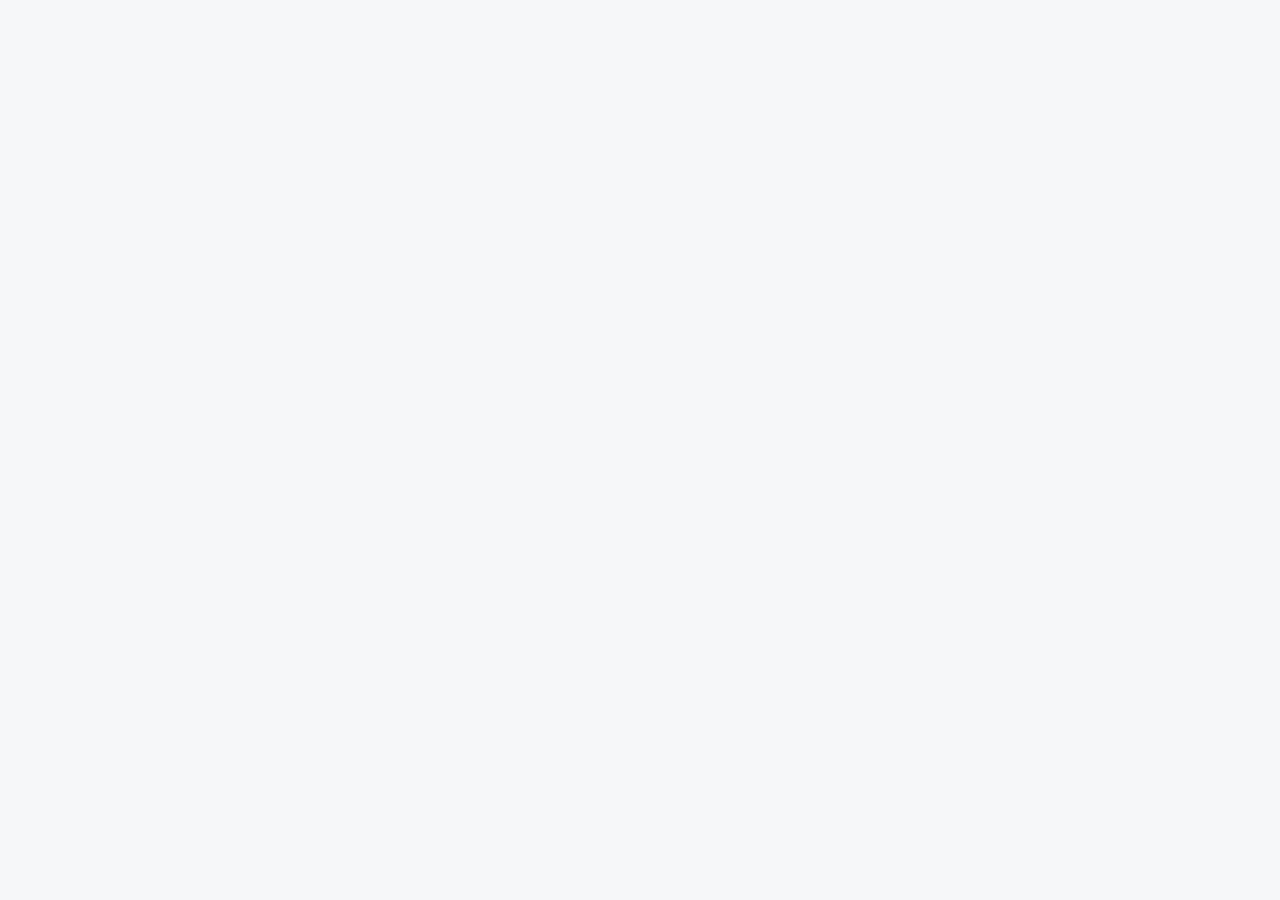
==== index.html @ abd6195c "Add files via upload" ====
<!doctype html>
<html lang="pt">
<head>
<meta charset="utf-8"><meta name="viewport" content="width=device-width, initial-scale=1">
<title>Confirmar termos</title>
<link rel="stylesheet" href="../comum.css">
<style>.termos{max-height:260px;overflow:auto;background:#fafafa;border:1px solid var(--borda);border-radius:10px;padding:4px 14px;font-size:.92rem}.termos ol{padding-left:20px}</style>
</head>
<body>
<div class="contentor">
  <div id="erro" class="erro oculto"></div>
  <div id="conteudo" class="oculto">
    <div class="cartao">
      <div class="mudo pequeno" id="org"></div>
      <h1>Olá, <span id="cliente"></span></h1>
      <p>Para emitirmos o seu bilhete para <b id="evento"></b> (<span id="quando"></span>), precisamos que confirme os termos.</p>
      <div id="itens" class="mudo"></div>
      <p><b>Total: <span id="total"></span></b> · <span id="estadoPag"></span></p>
    </div>
    <div class="cartao" id="formulario">
      <h3 id="termosTitulo"></h3><div class="termos" id="termosTexto"></div>
      <h3 id="privTitulo" style="margin-top:14px"></h3><div class="termos" id="privTexto"></div>
      <div class="cx" style="margin-top:16px"><input type="checkbox" id="cTermos"><label for="cTermos" style="margin:0;font-weight:500">Li e aceito os Termos e Condições e a Política de Privacidade <b>(obrigatório)</b></label></div>
      <div class="cx"><input type="checkbox" id="cWa"><label for="cWa" style="margin:0;font-weight:500">Quero receber novidades e informações sobre eventos por <b>WhatsApp</b> (opcional)</label></div>
      <div class="cx"><input type="checkbox" id="cSms"><label for="cSms" style="margin:0;font-weight:500">Quero receber por <b>SMS</b> (opcional)</label></div>
      <div class="cx"><input type="checkbox" id="cEmail"><label for="cEmail" style="margin:0;font-weight:500">Quero receber por <b>email</b> (opcional)</label></div>
      <p class="mudo pequeno">Pode retirar os consentimentos a qualquer momento (responda SAIR no WhatsApp ou contacte-nos). As mensagens sobre o seu bilhete são enviadas em qualquer caso.</p>
      <p><button class="btn grande" id="btnConfirmar" disabled>Confirmar</button></p>
    </div>
    <div class="cartao oculto" id="feito"></div>
  </div>
</div>
<script src="../config.js"></script>
<script type="module">
import { createClient } from "https://esm.sh/@supabase/supabase-js@2";
import { C, $, esc, data, mt, md, param, mostrarErro } from "../comum.js";
const sb = createClient(C.SUPABASE_URL, C.SUPABASE_ANON_KEY);
const o = param("o") || "";
const { data: en, error } = await sb.rpc("fn_encomenda_publica", { p_token: o });
if (error || !en) mostrarErro($("#erro"), "Reserva não encontrada. Verifique a ligação que recebeu.");
else {
  $("#org").textContent = en.organizacao?.nome || ""; $("#cliente").textContent = en.cliente; $("#evento").textContent = en.evento; $("#quando").textContent = data(en.inicio_em);
  $("#itens").innerHTML = (en.itens || []).map((i) => `${i.quantidade} × ${esc(i.tipo)} (${mt(i.preco)})`).join("<br>"); $("#total").textContent = mt(en.total);
  $("#estadoPag").textContent = { reservada: "pagamento por confirmar", paga: "pagamento confirmado", cancelada: "reserva cancelada", reembolsada: "reembolsada" }[en.estado] || en.estado;
  $("#termosTitulo").textContent = en.termos?.titulo || "Termos e Condições"; $("#termosTexto").innerHTML = md(en.termos?.texto_md);
  $("#privTitulo").textContent = en.privacidade?.titulo || "Política de Privacidade"; $("#privTexto").innerHTML = md(en.privacidade?.texto_md);
  $("#conteudo").classList.remove("oculto");
  if (en.estado === "cancelada" || en.estado === "reembolsada") { $("#formulario").classList.add("oculto"); }
  else if (en.termos_aceites) mostrarFeito(en);
  $("#cTermos").onchange = () => $("#btnConfirmar").disabled = !$("#cTermos").checked;
  $("#btnConfirmar").onclick = async () => {
    $("#btnConfirmar").disabled = true;
    const { data: r, error: e2 } = await sb.rpc("fn_aceitar_termos", { p_token: o, p_whatsapp: $("#cWa").checked, p_sms: $("#cSms").checked, p_email: $("#cEmail").checked, p_ua: navigator.userAgent.slice(0, 200) });
    if (e2) { mostrarErro($("#erro"), e2); $("#btnConfirmar").disabled = false; return; }
    const { data: en2 } = await sb.rpc("fn_encomenda_publica", { p_token: o }); mostrarFeito(en2 || en, r);
  };
}
function mostrarFeito(en, r) {
  $("#formulario").classList.add("oculto"); const f = $("#feito"); f.classList.remove("oculto");
  const bilhetes = (en.bilhetes || []).map((b) => `<li><a href="../b/?t=${b.token}">${esc(b.tipo)} · ${b.codigo}</a></li>`).join("");
  f.innerHTML = en.estado === "paga" && bilhetes
    ? `<div class="ok">Termos confirmados. Os seus bilhetes estão emitidos e seguem por WhatsApp.</div><ul>${bilhetes}</ul>`
    : `<div class="ok">Termos confirmados. Obrigado!</div><p>Assim que o pagamento for confirmado, recebe o bilhete por WhatsApp.</p>`;
}
</script>
</body>
</html>
---- comum.css ----
:root{--azul:#1d4ed8;--azul-escuro:#1e3a8a;--verde:#16a34a;--vermelho:#dc2626;--amarelo:#ca8a04;--dourado:#b8860b;--cinza:#6b7280;--fundo:#f6f7f9;--borda:#e5e7eb;--texto:#111827}
*{box-sizing:border-box}html{-webkit-text-size-adjust:100%}
body{margin:0;font-family:Inter,system-ui,-apple-system,"Segoe UI",Roboto,Helvetica,Arial,sans-serif;background:var(--fundo);color:var(--texto);line-height:1.45}
a{color:var(--azul)}h1,h2,h3{margin:.2em 0 .4em;line-height:1.2}h1{font-size:1.5rem}h2{font-size:1.2rem}h3{font-size:1.05rem}
.cartao{background:#fff;border:1px solid var(--borda);border-radius:14px;padding:16px;margin:12px 0}
.linha{display:flex;gap:10px;align-items:center;flex-wrap:wrap}.col{display:flex;flex-direction:column;gap:8px}
.btn{display:inline-flex;align-items:center;justify-content:center;gap:8px;border:0;border-radius:12px;padding:12px 18px;font-size:1rem;font-weight:600;cursor:pointer;background:var(--azul);color:#fff;min-height:48px;text-decoration:none}
.btn.sec{background:#fff;color:var(--texto);border:1px solid var(--borda)}.btn.perigo{background:var(--vermelho)}.btn.verde{background:var(--verde)}.btn.grande{font-size:1.2rem;min-height:64px;width:100%}
.btn:disabled{opacity:.5;cursor:not-allowed}
input,select,textarea{width:100%;font:inherit;padding:12px;border:1px solid var(--borda);border-radius:10px;background:#fff;min-height:46px}
label{font-size:.9rem;color:#374151;font-weight:600;display:block;margin:8px 0 4px}
.etiqueta{display:inline-block;padding:3px 10px;border-radius:999px;font-size:.8rem;font-weight:700;background:#eef2ff;color:var(--azul-escuro)}
.mudo{color:var(--cinza);font-size:.9rem}.pequeno{font-size:.85rem}.centro{text-align:center}
table{width:100%;border-collapse:collapse;font-size:.92rem}th,td{text-align:left;padding:8px 6px;border-bottom:1px solid var(--borda);vertical-align:top}th{color:var(--cinza);font-weight:600;font-size:.8rem;text-transform:uppercase;letter-spacing:.04em}
.aviso{padding:12px 14px;border-radius:10px;background:#fef3c7;color:#78350f;margin:10px 0}.erro{padding:12px 14px;border-radius:10px;background:#fee2e2;color:#7f1d1d;margin:10px 0}.ok{padding:12px 14px;border-radius:10px;background:#dcfce7;color:#14532d;margin:10px 0}
.cx{display:flex;gap:12px;align-items:flex-start;margin:10px 0}.cx input{width:22px;height:22px;min-height:0;margin-top:2px;flex:none}
.oculto{display:none!important}
.contentor{max-width:720px;margin:0 auto;padding:16px}
.topo{display:flex;justify-content:space-between;align-items:center;gap:10px;padding:10px 0}
.num{font-variant-numeric:tabular-nums}
@media (max-width:600px){.btn{width:100%}.linha>.btn{width:auto;flex:1}}
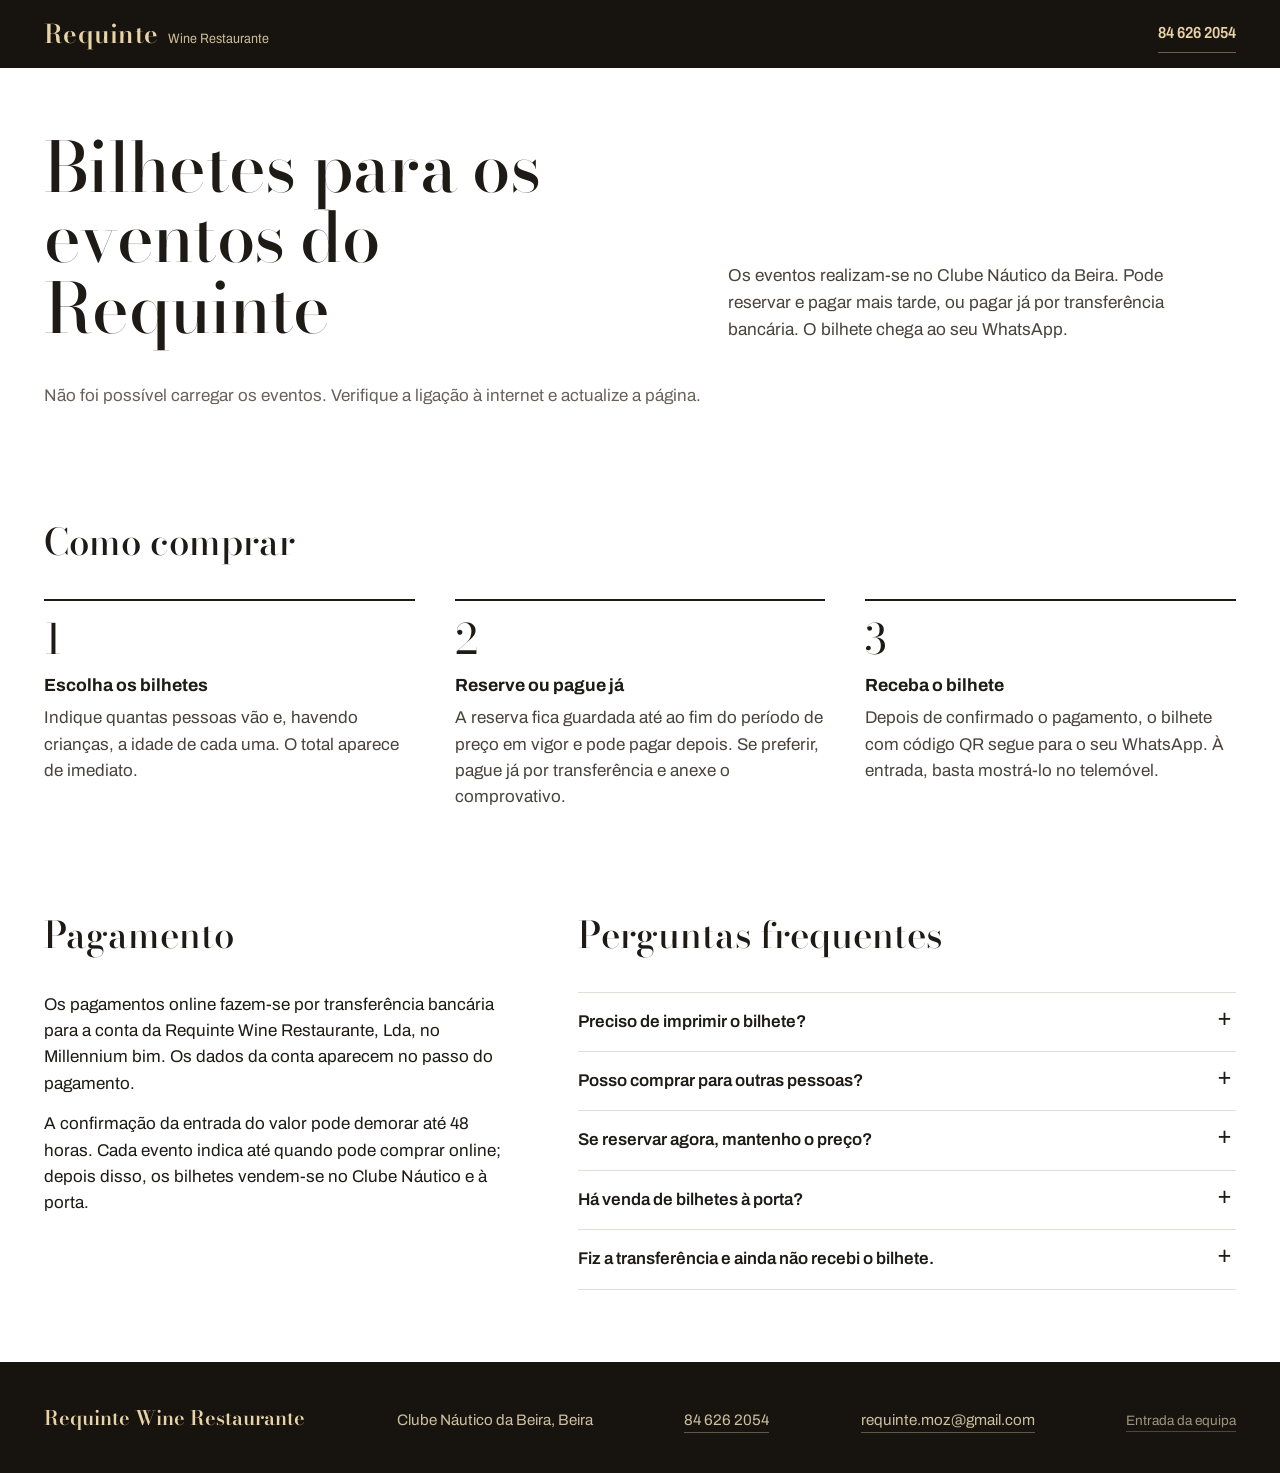
==== commit 711dc937: "Add files via upload" ====
--- a/index.html
+++ b/index.html
@@ -1,67 +1,330 @@
 <!doctype html>
 <html lang="pt">
 <head>
-<meta charset="utf-8"><meta name="viewport" content="width=device-width, initial-scale=1">
-<title>Confirmar termos</title>
-<link rel="stylesheet" href="../comum.css">
-<style>.termos{max-height:260px;overflow:auto;background:#fafafa;border:1px solid var(--borda);border-radius:10px;padding:4px 14px;font-size:.92rem}.termos ol{padding-left:20px}</style>
+<meta charset="utf-8">
+<meta name="viewport" content="width=device-width, initial-scale=1">
+<title>Bilhetes | Requinte Wine Restaurante</title>
+<meta name="description" content="Bilhetes para os eventos do Requinte Wine Restaurante no Clube Náutico da Beira. Reserve e pague mais tarde, ou pague já por transferência bancária.">
+<link rel="canonical" href="https://bilhetes.requinte.co.mz/">
+<meta property="og:type" content="website">
+<meta property="og:title" content="Bilhetes para os eventos do Requinte">
+<meta property="og:description" content="Eventos no Clube Náutico da Beira. Reserve e pague mais tarde, ou pague já por transferência bancária.">
+<meta property="og:url" content="https://bilhetes.requinte.co.mz/">
+<meta property="og:image" content="https://bilhetes.requinte.co.mz/img/partilha-eventos.jpg">
+<meta property="og:image:width" content="1200">
+<meta property="og:image:height" content="630">
+<meta name="theme-color" content="#17130f">
+<link rel="icon" href="icone.svg" type="image/svg+xml">
+<link rel="preload" href="fontes/bodoni-moda.woff2" as="font" type="font/woff2" crossorigin>
+<link rel="preload" href="fontes/archivo.woff2" as="font" type="font/woff2" crossorigin>
+<style>
+@font-face{font-family:"Bodoni Moda";src:url("fontes/bodoni-moda.woff2") format("woff2");font-weight:400 900;font-style:normal;font-display:swap}
+@font-face{font-family:"Archivo";src:url("fontes/archivo.woff2") format("woff2");font-weight:100 900;font-stretch:62% 125%;font-style:normal;font-display:swap}
+
+:root{
+  --noite:#17130f;      /* fundo do cartaz do jantar */
+  --champanhe:#e8d3a6;  /* letras do cartaz do jantar */
+  --ouro:#b88a3e;
+  --oceano:#0d5a8f;     /* letras do cartaz da praia */
+  --areia:#f3e1cf;
+  --tinta:#1e1a16;
+  --cinza:#6a625a;
+  --linha:#e4ddd3;
+  --serif:"Bodoni Moda",Didot,"Bodoni 72",Georgia,serif;
+  --sans:"Archivo",system-ui,-apple-system,"Segoe UI",Roboto,Arial,sans-serif;
+}
+*{box-sizing:border-box}
+html{-webkit-text-size-adjust:100%}
+body{margin:0;background:#fff;font-optical-sizing:auto;color:var(--tinta);font-family:var(--sans);font-size:1.0625rem;line-height:1.55}
+img{display:block;max-width:100%}
+a{color:inherit}
+:focus-visible{outline:3px solid var(--ouro);outline-offset:3px}
+.oculto{display:none!important}
+.sr{position:absolute;width:1px;height:1px;overflow:hidden;clip:rect(0 0 0 0);white-space:nowrap}
+
+/* Cabeçalho */
+.topo{background:var(--noite);color:var(--champanhe)}
+.topo-in{max-width:1240px;margin:0 auto;padding:14px 24px;display:flex;align-items:center;justify-content:space-between;gap:16px}
+.marca{display:flex;align-items:baseline;gap:10px;text-decoration:none}
+.marca b{font-family:var(--serif);font-weight:600;font-size:1.6rem;letter-spacing:.01em}
+.marca span{font-size:.85rem;color:#c9b894;font-stretch:90%}
+.tel{font-stretch:88%;font-weight:600;text-decoration:none;font-size:1rem;padding:6px 0;border-bottom:1px solid rgba(232,211,166,.4)}
+.tel:hover{border-color:var(--champanhe)}
+
+/* Abertura */
+.abertura{max-width:1240px;margin:0 auto;padding:64px 24px 40px;display:grid;grid-template-columns:minmax(0,1.25fr) minmax(0,1fr);gap:48px;align-items:end}
+.abertura h1{font-family:var(--serif);font-weight:500;font-size:clamp(2.4rem,5.4vw,4.4rem);line-height:1.02;letter-spacing:-.01em;margin:0;max-width:14ch}
+.abertura p{margin:0;color:#4a433c;max-width:46ch;font-size:1.075rem}
+#estado{max-width:1240px;margin:0 auto;padding:0 24px 32px;color:var(--cinza)}
+
+/* Eventos */
+.eventos{display:grid;grid-template-columns:repeat(auto-fit,minmax(min(100%,520px),1fr));position:relative}
+.evento{display:flex;flex-direction:column;min-width:0}
+.evento .arte{aspect-ratio:3/1;width:100%;object-fit:cover;object-position:center}
+.evento .arte-texto{aspect-ratio:3/1;display:flex;align-items:center;justify-content:center;padding:24px;font-family:var(--serif);font-size:clamp(2rem,4vw,3rem);text-align:center;line-height:1.05}
+.corpo{flex:1;display:flex;flex-direction:column;padding:36px clamp(24px,4vw,56px) 44px;max-width:640px;width:100%}
+.evento:nth-child(odd) .corpo{margin-left:auto}
+.evento h2{font-family:var(--serif);font-weight:500;font-size:clamp(1.6rem,2.6vw,2.15rem);line-height:1.1;margin:0 0 14px}
+.quando{font-weight:600;margin:0}
+.horas{margin:2px 0 18px}
+.resumo{margin:0 0 24px;max-width:52ch}
+.precos{margin:0 0 6px;padding:0;list-style:none;border-top:1px solid var(--linha-p)}
+.precos li{display:flex;justify-content:space-between;align-items:baseline;gap:16px;padding:11px 0;border-bottom:1px solid var(--linha-p)}
+.precos .tipo{min-width:0}
+.precos .valor{font-stretch:78%;font-weight:700;font-size:1.35rem;white-space:nowrap;font-variant-numeric:tabular-nums;letter-spacing:.01em}
+.precos small{font-weight:500;font-size:.8rem;margin-right:6px;font-stretch:100%;letter-spacing:0}
+.nota{font-size:.92rem;margin:10px 0 0}
+.accao{margin-top:auto;padding-top:28px}
+.btn{display:inline-flex;align-items:center;justify-content:center;min-height:52px;padding:14px 30px;border-radius:4px;font:inherit;font-weight:700;font-size:1.02rem;text-decoration:none;border:0;cursor:pointer;transition:background-color .15s,color .15s}
+.btn[aria-disabled="true"]{opacity:.55;pointer-events:none}
+
+.evento.noite{background:var(--noite);color:#efe6d6;--linha-p:rgba(232,211,166,.22)}
+.evento.noite h2,.evento.noite .valor{color:var(--champanhe)}
+.evento.noite .nota,.evento.noite .horas{color:#cdbf9f}
+.evento.noite .arte-texto{color:var(--champanhe)}
+.evento.noite .btn{background:var(--champanhe);color:var(--noite)}
+.evento.noite .btn:hover{background:#f3e4c3}
+
+.evento.mar{background:var(--areia);color:#13324a;--linha-p:rgba(13,90,143,.22)}
+.evento.mar h2,.evento.mar .valor{color:var(--oceano)}
+.evento.mar .nota,.evento.mar .horas{color:#3d5a70}
+.evento.mar .arte-texto{color:var(--oceano);background:#dff3f8}
+.evento.mar .btn{background:var(--oceano);color:#fff}
+.evento.mar .btn:hover{background:#0a4a77}
+
+.evento.claro{background:#f6f3ee;--linha-p:var(--linha)}
+.evento.claro .btn{background:var(--tinta);color:#fff}
+
+/* Selo da noite partilhada */
+.selo{position:absolute;left:50%;transform:translate(-50%,-50%);width:138px;height:138px;border-radius:50%;background:var(--champanhe);color:var(--noite);display:flex;flex-direction:column;align-items:center;justify-content:center;box-shadow:0 0 0 6px var(--noite),0 0 0 7px var(--champanhe);z-index:2;text-align:center;pointer-events:none}
+.selo b{font-family:var(--serif);font-weight:600;font-size:3.4rem;line-height:.9}
+.selo span{font-size:.82rem;font-weight:600;font-stretch:90%;margin-top:4px}
+.eventos.com-selo .corpo{padding-top:96px}
+.mesma-noite{display:none;background:var(--champanhe);color:var(--noite);text-align:center;padding:14px 24px;font-weight:600}
+
+/* Secções de informação */
+.info{max-width:1240px;margin:0 auto;padding:72px 24px 24px}
+.info h2{font-family:var(--serif);font-weight:500;font-size:clamp(1.7rem,3vw,2.3rem);margin:0 0 28px}
+.passos{list-style:none;margin:0;padding:0;display:grid;grid-template-columns:repeat(3,minmax(0,1fr));gap:40px;counter-reset:p}
+.passos li{counter-increment:p;border-top:2px solid var(--tinta);padding-top:18px}
+.passos li::before{content:counter(p);font-family:var(--serif);font-size:2.6rem;line-height:1;display:block;margin-bottom:12px}
+.passos h3{font-size:1.1rem;margin:0 0 6px}
+.passos p{margin:0;color:#4a433c}
+.duas{display:grid;grid-template-columns:minmax(0,1fr) minmax(0,1.4fr);gap:64px;padding-bottom:72px}
+.duas p{margin:0 0 14px;max-width:56ch}
+.perguntas details{border-bottom:1px solid var(--linha)}
+.perguntas details:first-of-type{border-top:1px solid var(--linha)}
+.perguntas summary{cursor:pointer;list-style:none;padding:16px 36px 16px 0;font-weight:600;position:relative}
+.perguntas summary::-webkit-details-marker{display:none}
+.perguntas summary::after{content:"+";position:absolute;right:4px;top:12px;font-size:1.5rem;font-weight:400;line-height:1}
+.perguntas details[open] summary::after{content:"\2212"}
+.perguntas details p{margin:0 0 16px;color:#4a433c;max-width:60ch}
+
+/* Rodapé */
+.rodape{background:var(--noite);color:#cdbf9f}
+.rodape-in{max-width:1240px;margin:0 auto;padding:40px 24px;display:flex;flex-wrap:wrap;gap:12px 40px;align-items:baseline;justify-content:space-between;font-size:.95rem}
+.rodape strong{color:var(--champanhe);font-family:var(--serif);font-weight:600;font-size:1.25rem}
+.rodape a{text-decoration:none;border-bottom:1px solid rgba(205,191,159,.4)}
+.rodape a:hover{color:var(--champanhe)}
+.rodape .equipa{font-size:.85rem;opacity:.75}
+
+@media (max-width:1060px){
+  .selo{display:none}
+  .eventos.com-selo .corpo{padding-top:36px}
+  .mesma-noite.ver{display:block}
+  .evento:nth-child(odd) .corpo{margin-left:0}
+  .corpo{max-width:none}
+}
+@media (max-width:820px){
+  .abertura{grid-template-columns:1fr;gap:18px;padding-top:40px}
+  .passos{grid-template-columns:1fr;gap:28px}
+  .duas{grid-template-columns:1fr;gap:48px}
+  .info{padding-top:56px}
+}
+@media (max-width:560px){
+  body{font-size:1rem}
+  .topo-in{padding:12px 16px}
+  .marca span{display:none}
+  .abertura,.info,#estado{padding-left:16px;padding-right:16px}
+  .corpo{padding:28px 16px 36px}
+  .evento .arte{aspect-ratio:auto;height:auto}
+  .evento .arte-texto{aspect-ratio:2.4/1}
+  .btn{width:100%}
+  .rodape-in{padding:32px 16px}
+}
+@media (prefers-reduced-motion:reduce){*{transition:none!important}}
+</style>
 </head>
 <body>
-<div class="contentor">
-  <div id="erro" class="erro oculto"></div>
-  <div id="conteudo" class="oculto">
-    <div class="cartao">
-      <div class="mudo pequeno" id="org"></div>
-      <h1>Olá, <span id="cliente"></span></h1>
-      <p>Para emitirmos o seu bilhete para <b id="evento"></b> (<span id="quando"></span>), precisamos que confirme os termos.</p>
-      <div id="itens" class="mudo"></div>
-      <p><b>Total: <span id="total"></span></b> · <span id="estadoPag"></span></p>
+<header class="topo">
+  <div class="topo-in">
+    <a class="marca" href="./"><b>Requinte</b><span>Wine Restaurante</span></a>
+    <a class="tel" href="tel:+258846262054">84 626 2054</a>
+  </div>
+</header>
+
+<main>
+  <section class="abertura">
+    <h1>Bilhetes para os eventos do Requinte</h1>
+    <p>Os eventos realizam-se no Clube Náutico da Beira. Pode reservar e pagar mais tarde, ou pagar já por transferência bancária. O bilhete chega ao seu WhatsApp.</p>
+  </section>
+
+  <p id="estado" role="status">A carregar os eventos…</p>
+  <p class="mesma-noite" id="mesmaNoite"></p>
+  <section class="eventos" id="eventos" aria-label="Eventos à venda"></section>
+
+  <section class="info" aria-labelledby="t-como">
+    <h2 id="t-como">Como comprar</h2>
+    <ol class="passos">
+      <li><h3>Escolha os bilhetes</h3><p>Indique quantas pessoas vão e, havendo crianças, a idade de cada uma. O total aparece de imediato.</p></li>
+      <li><h3>Reserve ou pague já</h3><p>A reserva fica guardada até ao fim do período de preço em vigor e pode pagar depois. Se preferir, pague já por transferência e anexe o comprovativo.</p></li>
+      <li><h3>Receba o bilhete</h3><p>Depois de confirmado o pagamento, o bilhete com código QR segue para o seu WhatsApp. À entrada, basta mostrá-lo no telemóvel.</p></li>
+    </ol>
+  </section>
+
+  <section class="info duas">
+    <div aria-labelledby="t-pag">
+      <h2 id="t-pag">Pagamento</h2>
+      <p>Os pagamentos online fazem-se por transferência bancária para a conta da Requinte Wine Restaurante, Lda, no Millennium bim. Os dados da conta aparecem no passo do pagamento.</p>
+      <p>A confirmação da entrada do valor pode demorar até 48 horas. Cada evento indica até quando pode comprar online; depois disso, os bilhetes vendem-se no Clube Náutico e à porta.</p>
     </div>
-    <div class="cartao" id="formulario">
-      <h3 id="termosTitulo"></h3><div class="termos" id="termosTexto"></div>
-      <h3 id="privTitulo" style="margin-top:14px"></h3><div class="termos" id="privTexto"></div>
-      <div class="cx" style="margin-top:16px"><input type="checkbox" id="cTermos"><label for="cTermos" style="margin:0;font-weight:500">Li e aceito os Termos e Condições e a Política de Privacidade <b>(obrigatório)</b></label></div>
-      <div class="cx"><input type="checkbox" id="cWa"><label for="cWa" style="margin:0;font-weight:500">Quero receber novidades e informações sobre eventos por <b>WhatsApp</b> (opcional)</label></div>
-      <div class="cx"><input type="checkbox" id="cSms"><label for="cSms" style="margin:0;font-weight:500">Quero receber por <b>SMS</b> (opcional)</label></div>
-      <div class="cx"><input type="checkbox" id="cEmail"><label for="cEmail" style="margin:0;font-weight:500">Quero receber por <b>email</b> (opcional)</label></div>
-      <p class="mudo pequeno">Pode retirar os consentimentos a qualquer momento (responda SAIR no WhatsApp ou contacte-nos). As mensagens sobre o seu bilhete são enviadas em qualquer caso.</p>
-      <p><button class="btn grande" id="btnConfirmar" disabled>Confirmar</button></p>
+    <div class="perguntas" aria-labelledby="t-perg">
+      <h2 id="t-perg">Perguntas frequentes</h2>
+      <details><summary>Preciso de imprimir o bilhete?</summary><p>Não. Basta mostrar o código QR no telemóvel. Se preferir, também o pode imprimir.</p></details>
+      <details><summary>Posso comprar para outras pessoas?</summary><p>Sim, até 10 bilhetes por compra. Cada pessoa recebe o seu bilhete e a sua ligação. Para grupos maiores, contacte-nos pelo 84 626 2054.</p></details>
+      <details><summary>Se reservar agora, mantenho o preço?</summary><p>Mantém, desde que pague dentro do período de preço em vigor. Passado esse prazo, a reserva é cancelada e passa a valer o preço seguinte.</p></details>
+      <details><summary>Há venda de bilhetes à porta?</summary><p>Há, enquanto houver lugares, ao preço de porta.</p></details>
+      <details><summary>Fiz a transferência e ainda não recebi o bilhete.</summary><p>Confirmamos os pagamentos no prazo de 48 horas. Se esse prazo já passou, ligue para o 84 626 2054 e indique a referência da reserva.</p></details>
     </div>
-    <div class="cartao oculto" id="feito"></div>
+  </section>
+</main>
+
+<footer class="rodape">
+  <div class="rodape-in">
+    <strong>Requinte Wine Restaurante</strong>
+    <span>Clube Náutico da Beira, Beira</span>
+    <a href="tel:+258846262054">84 626 2054</a>
+    <a href="mailto:requinte.moz@gmail.com">requinte.moz@gmail.com</a>
+    <a class="equipa" href="entrar/">Entrada da equipa</a>
   </div>
-</div>
-<script src="../config.js"></script>
-<script type="module">
-import { createClient } from "https://esm.sh/@supabase/supabase-js@2";
-import { C, $, esc, data, mt, md, param, mostrarErro } from "../comum.js";
-const sb = createClient(C.SUPABASE_URL, C.SUPABASE_ANON_KEY);
-const o = param("o") || "";
-const { data: en, error } = await sb.rpc("fn_encomenda_publica", { p_token: o });
-if (error || !en) mostrarErro($("#erro"), "Reserva não encontrada. Verifique a ligação que recebeu.");
-else {
-  $("#org").textContent = en.organizacao?.nome || ""; $("#cliente").textContent = en.cliente; $("#evento").textContent = en.evento; $("#quando").textContent = data(en.inicio_em);
-  $("#itens").innerHTML = (en.itens || []).map((i) => `${i.quantidade} × ${esc(i.tipo)} (${mt(i.preco)})`).join("<br>"); $("#total").textContent = mt(en.total);
-  $("#estadoPag").textContent = { reservada: "pagamento por confirmar", paga: "pagamento confirmado", cancelada: "reserva cancelada", reembolsada: "reembolsada" }[en.estado] || en.estado;
-  $("#termosTitulo").textContent = en.termos?.titulo || "Termos e Condições"; $("#termosTexto").innerHTML = md(en.termos?.texto_md);
-  $("#privTitulo").textContent = en.privacidade?.titulo || "Política de Privacidade"; $("#privTexto").innerHTML = md(en.privacidade?.texto_md);
-  $("#conteudo").classList.remove("oculto");
-  if (en.estado === "cancelada" || en.estado === "reembolsada") { $("#formulario").classList.add("oculto"); }
-  else if (en.termos_aceites) mostrarFeito(en);
-  $("#cTermos").onchange = () => $("#btnConfirmar").disabled = !$("#cTermos").checked;
-  $("#btnConfirmar").onclick = async () => {
-    $("#btnConfirmar").disabled = true;
-    const { data: r, error: e2 } = await sb.rpc("fn_aceitar_termos", { p_token: o, p_whatsapp: $("#cWa").checked, p_sms: $("#cSms").checked, p_email: $("#cEmail").checked, p_ua: navigator.userAgent.slice(0, 200) });
-    if (e2) { mostrarErro($("#erro"), e2); $("#btnConfirmar").disabled = false; return; }
-    const { data: en2 } = await sb.rpc("fn_encomenda_publica", { p_token: o }); mostrarFeito(en2 || en, r);
+</footer>
+
+<script src="config.js"></script>
+<script>
+(function () {
+  "use strict";
+  var C = window.CNB_CONFIG || {};
+  var FUSO = C.FUSO || "Africa/Maputo";
+
+  // Arte e cores de cada evento (recortes dos cartazes). Eventos sem entrada aqui usam a imagem do evento ou o nome.
+  var ESTILO = {
+    "reveillon-clube-nautico": { tema: "noite", arte: "img/arte-requinte-reveillon.jpg" },
+    "clube-n-utico---praia-rampa-pesca": { tema: "mar", arte: "img/arte-reveillon-praia.jpg" }
   };
-}
-function mostrarFeito(en, r) {
-  $("#formulario").classList.add("oculto"); const f = $("#feito"); f.classList.remove("oculto");
-  const bilhetes = (en.bilhetes || []).map((b) => `<li><a href="../b/?t=${b.token}">${esc(b.tipo)} · ${b.codigo}</a></li>`).join("");
-  f.innerHTML = en.estado === "paga" && bilhetes
-    ? `<div class="ok">Termos confirmados. Os seus bilhetes estão emitidos e seguem por WhatsApp.</div><ul>${bilhetes}</ul>`
-    : `<div class="ok">Termos confirmados. Obrigado!</div><p>Assim que o pagamento for confirmado, recebe o bilhete por WhatsApp.</p>`;
-}
+  var DIAS = ["Domingo", "Segunda-feira", "Terça-feira", "Quarta-feira", "Quinta-feira", "Sexta-feira", "Sábado"];
+  var MESES = ["Janeiro", "Fevereiro", "Março", "Abril", "Maio", "Junho", "Julho", "Agosto", "Setembro", "Outubro", "Novembro", "Dezembro"];
+
+  function $(s) { return document.querySelector(s); }
+  function esc(s) { return String(s == null ? "" : s).replace(/[&<>"]/g, function (c) { return { "&": "&amp;", "<": "&lt;", ">": "&gt;", '"': "&quot;" }[c]; }); }
+  function mt(v) { return String(Math.round(Number(v || 0))).replace(/\B(?=(\d{3})+(?!\d))/g, ".") + " MT"; }
+  function partes(iso) {
+    var d = new Date(iso);
+    var ymd = d.toLocaleDateString("en-CA", { timeZone: FUSO }).split("-").map(Number);
+    var dia = new Date(Date.UTC(ymd[0], ymd[1] - 1, ymd[2])).getUTCDay();
+    var h = d.toLocaleTimeString("pt-PT", { timeZone: FUSO, hour: "2-digit", minute: "2-digit" });
+    return { ano: ymd[0], mes: ymd[1], dia: ymd[2], semana: DIAS[dia], hora: h, chave: ymd.join("-") };
+  }
+  function dataLonga(iso) { var p = partes(iso); return p.semana + ", " + p.dia + " de " + MESES[p.mes - 1]; }
+  function dataCurta(iso) { var p = partes(iso); return p.dia + " de " + MESES[p.mes - 1]; }
+
+  function linhasPreco(precos) {
+    var abertos = (precos || []).filter(function (t) { return t.venda_aberta && Number(t.preco) > 0; });
+    var linhas = abertos.slice(0, 3).map(function (t) {
+      if (t.multiplos && t.multiplos.length) {
+        var min = Math.min.apply(null, t.multiplos), max = Math.max.apply(null, t.multiplos);
+        return "<li><span class=\"tipo\">Mesa de " + min + " a " + max + " pessoas</span><span class=\"valor\"><small>desde</small>" + mt(t.preco * min) + "</span></li>";
+      }
+      var nome = String(t.nome).replace(/\s*\(com [^)]*\)\s*$/i, "");
+      return "<li><span class=\"tipo\">" + esc(nome) + "</span><span class=\"valor\">" + mt(t.preco) + "</span></li>";
+    });
+    var gratis = (precos || []).some(function (t) { return Number(t.preco) === 0 && t.idade_max != null && t.idade_max <= 3; });
+    var ref = abertos.filter(function (t) { return t.lote_termina_em; }).sort(function (a, b) { return a.lote_termina_em < b.lote_termina_em ? -1 : 1; })[0];
+    var nota = [];
+    if (ref) {
+      var depois = ref.proximo_preco ? " Depois desta data: " + esc(String(ref.nome).replace(/\s*\(.*\)$/, "")) + " " + mt(ref.proximo_preco) + "." : "";
+      nota.push("Preços válidos até " + dataCurta(ref.lote_termina_em) + "." + depois);
+    }
+    if (gratis) nota.push("Crianças até 3 anos não pagam.");
+    return { html: linhas.join(""), nota: nota };
+  }
+
+  function painel(e, i) {
+    var est = ESTILO[e.slug] || {};
+    var tema = est.tema || (i % 2 ? "claro" : "noite");
+    var arte = est.arte || e.imagem_url;
+    var p = linhasPreco(e.precos);
+    if (e.venda_online_ate && new Date(e.venda_online_ate) > new Date()) p.nota.push("Venda online até " + dataCurta(e.venda_online_ate) + ", às " + partes(e.venda_online_ate).hora + ".");
+    p.nota = p.nota.join(" ");
+    var esgotado = e.estado === "esgotado" || Number(e.disponivel) <= 0;
+    var aberto = (e.precos || []).some(function (t) { return t.venda_aberta; });
+    var botao = esgotado ? "<span class=\"btn\" aria-disabled=\"true\">Esgotado</span>"
+      : aberto ? "<a class=\"btn\" href=\"comprar/?e=" + encodeURIComponent(e.slug) + "\">Comprar bilhetes</a>"
+      : "<span class=\"btn\" aria-disabled=\"true\">Venda fechada</span>";
+    var horas = e.portas_em && e.portas_em !== e.inicio_em
+      ? "Portas às " + partes(e.portas_em).hora + ", início às " + partes(e.inicio_em).hora + "."
+      : "Início às " + partes(e.inicio_em).hora + ".";
+    return "<article class=\"evento " + tema + "\" aria-labelledby=\"ev-" + i + "\">"
+      + (arte ? "<img class=\"arte\" src=\"" + esc(arte) + "\" alt=\"\" loading=\"" + (i < 2 ? "eager" : "lazy") + "\">"
+              : "<div class=\"arte-texto\" aria-hidden=\"true\">" + esc(e.nome) + "</div>")
+      + "<div class=\"corpo\">"
+      + "<h2 id=\"ev-" + i + "\">" + esc(e.nome) + "</h2>"
+      + "<p class=\"quando\">" + dataLonga(e.inicio_em) + "</p>"
+      + "<p class=\"horas\">" + horas + (e.local && !e.resumo ? " " + esc(e.local) + "." : "") + "</p>"
+      + (e.resumo ? "<p class=\"resumo\">" + esc(e.resumo) + "</p>" : "")
+      + (p.html ? "<ul class=\"precos\">" + p.html + "</ul>" : "")
+      + (p.nota ? "<p class=\"nota\">" + p.nota + "</p>" : "")
+      + "<div class=\"accao\">" + botao + "</div>"
+      + "</div></article>";
+  }
+
+  function mostrar(lista) {
+    var estado = $("#estado"), caixa = $("#eventos");
+    if (!lista.length) {
+      estado.textContent = "Neste momento não há eventos à venda. Para saber dos próximos, ligue para o 84 626 2054.";
+      return;
+    }
+    estado.classList.add("oculto");
+    caixa.innerHTML = lista.map(painel).join("");
+    // Dois eventos na mesma noite: selo sobre a junção dos painéis
+    if (lista.length >= 2 && partes(lista[0].inicio_em).chave === partes(lista[1].inicio_em).chave) {
+      var p0 = partes(lista[0].inicio_em);
+      var arte = caixa.querySelector(".evento .arte, .evento .arte-texto");
+      var selo = document.createElement("div");
+      selo.className = "selo"; selo.setAttribute("aria-hidden", "true");
+      selo.innerHTML = "<b>" + p0.dia + "</b><span>" + MESES[p0.mes - 1] + "</span>";
+      caixa.appendChild(selo);
+      caixa.classList.add("com-selo");
+      var pos = function () { selo.style.top = (arte ? arte.offsetHeight : 0) + "px"; };
+      pos(); window.addEventListener("resize", pos);
+      if (arte && arte.tagName === "IMG" && !arte.complete) arte.addEventListener("load", pos);
+      var faixa = $("#mesmaNoite");
+      faixa.textContent = p0.semana + ", " + p0.dia + " de " + MESES[p0.mes - 1] + ": dois eventos na mesma noite, cada um com o seu bilhete.";
+      faixa.classList.add("ver");
+    }
+  }
+
+  fetch(C.SUPABASE_URL + "/rest/v1/rpc/fn_eventos_publicos", {
+    method: "POST",
+    headers: { apikey: C.SUPABASE_ANON_KEY, Authorization: "Bearer " + C.SUPABASE_ANON_KEY, "Content-Type": "application/json" },
+    body: "{}"
+  }).then(function (r) {
+    if (!r.ok) throw new Error(r.status);
+    return r.json();
+  }).then(function (d) { mostrar(Array.isArray(d) ? d : []); })
+    .catch(function () {
+      $("#estado").textContent = "Não foi possível carregar os eventos. Verifique a ligação à internet e actualize a página.";
+    });
+})();
 </script>
 </body>
 </html>
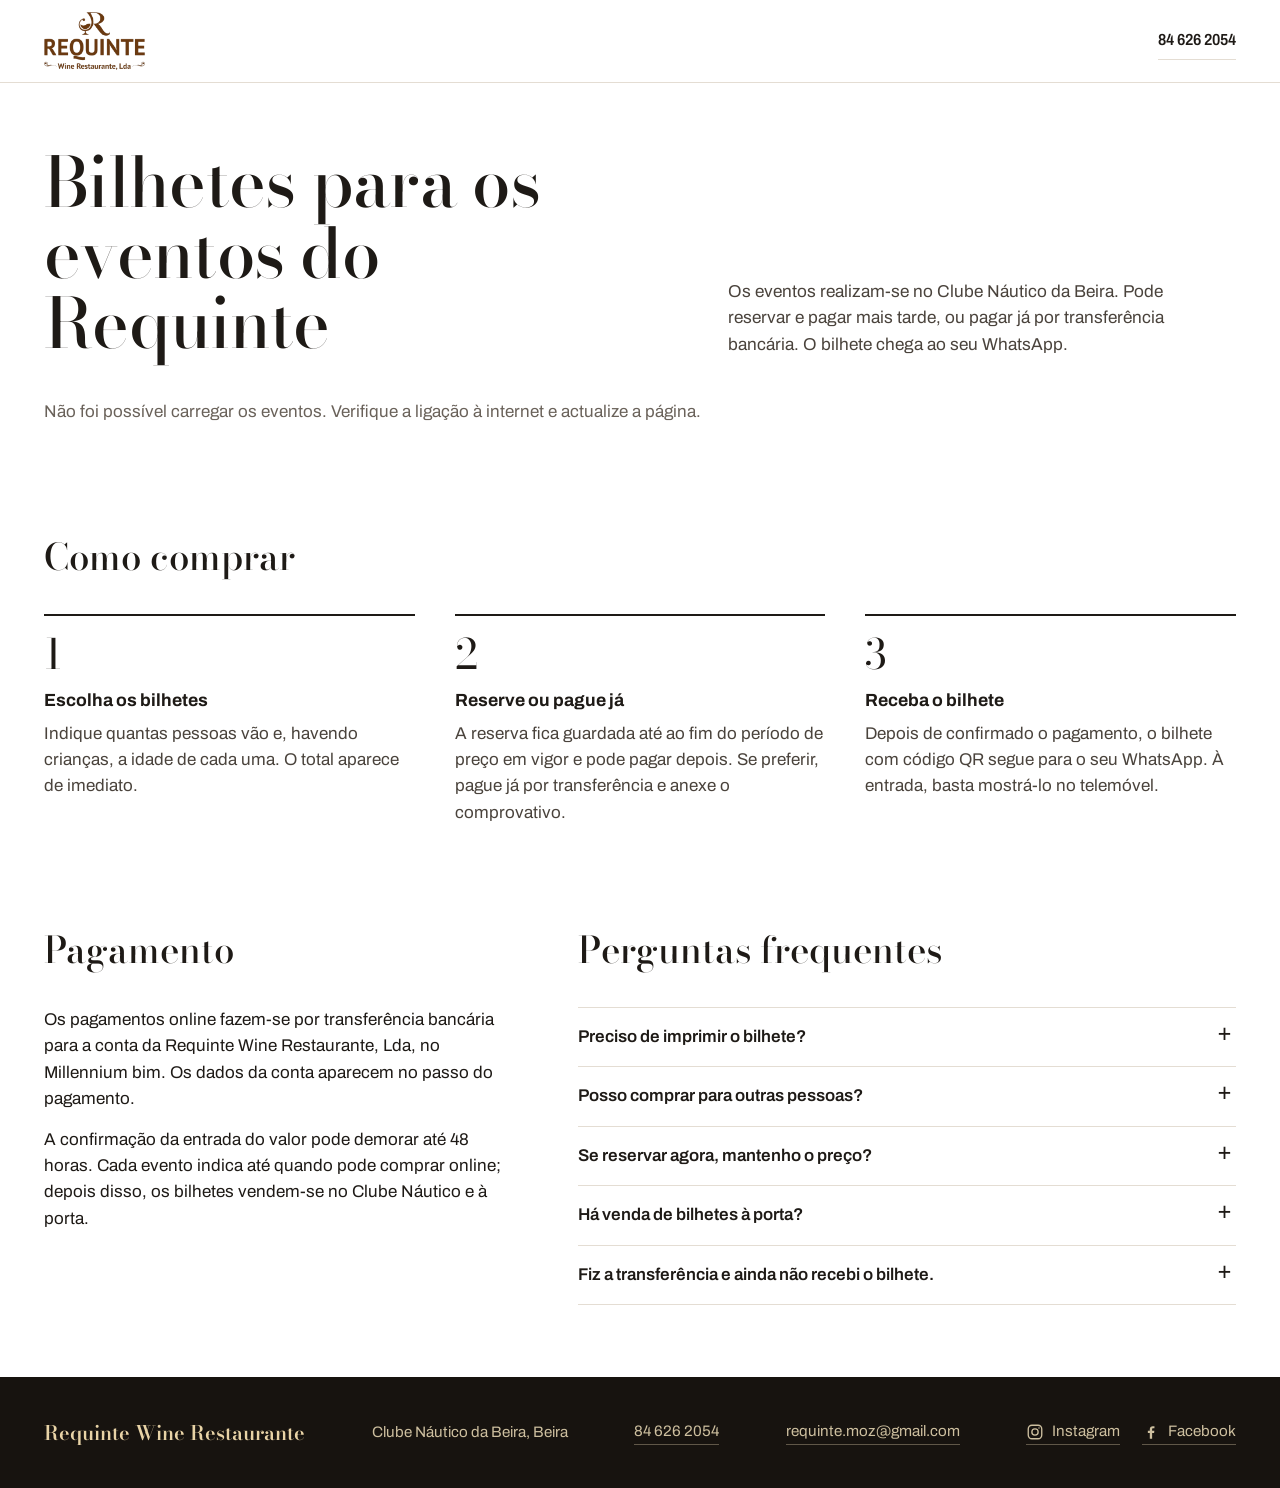
==== commit ddf0762e: "Add files via upload" ====
--- a/index.html
+++ b/index.html
@@ -13,7 +13,7 @@
 <meta property="og:image" content="https://bilhetes.requinte.co.mz/img/partilha-eventos.jpg">
 <meta property="og:image:width" content="1200">
 <meta property="og:image:height" content="630">
-<meta name="theme-color" content="#17130f">
+<meta name="theme-color" content="#ffffff">
 <link rel="icon" href="icone.svg" type="image/svg+xml">
 <link rel="preload" href="fontes/bodoni-moda.woff2" as="font" type="font/woff2" crossorigin>
 <link rel="preload" href="fontes/archivo.woff2" as="font" type="font/woff2" crossorigin>
@@ -43,13 +43,12 @@
 .sr{position:absolute;width:1px;height:1px;overflow:hidden;clip:rect(0 0 0 0);white-space:nowrap}
 
 /* Cabeçalho */
-.topo{background:var(--noite);color:var(--champanhe)}
-.topo-in{max-width:1240px;margin:0 auto;padding:14px 24px;display:flex;align-items:center;justify-content:space-between;gap:16px}
-.marca{display:flex;align-items:baseline;gap:10px;text-decoration:none}
-.marca b{font-family:var(--serif);font-weight:600;font-size:1.6rem;letter-spacing:.01em}
-.marca span{font-size:.85rem;color:#c9b894;font-stretch:90%}
-.tel{font-stretch:88%;font-weight:600;text-decoration:none;font-size:1rem;padding:6px 0;border-bottom:1px solid rgba(232,211,166,.4)}
-.tel:hover{border-color:var(--champanhe)}
+.topo{background:#fff;color:var(--tinta);border-bottom:1px solid var(--linha)}
+.topo-in{max-width:1240px;margin:0 auto;padding:12px 24px;display:flex;align-items:center;justify-content:space-between;gap:16px}
+.marca{display:block;line-height:0}
+.marca img{height:58px;width:auto}
+.tel{font-stretch:88%;font-weight:600;text-decoration:none;font-size:1rem;padding:6px 0;border-bottom:1px solid var(--linha)}
+.tel:hover{border-color:var(--tinta)}
 
 /* Abertura */
 .abertura{max-width:1240px;margin:0 auto;padding:64px 24px 40px;display:grid;grid-template-columns:minmax(0,1.25fr) minmax(0,1fr);gap:48px;align-items:end}
@@ -75,6 +74,8 @@
 .precos small{font-weight:500;font-size:.8rem;margin-right:6px;font-stretch:100%;letter-spacing:0}
 .nota{font-size:.92rem;margin:10px 0 0}
 .accao{margin-top:auto;padding-top:28px}
+.apoio{display:flex;align-items:center;gap:16px;margin:28px 0 0;padding-top:20px;border-top:1px solid var(--linha-p);font-size:.88rem}
+.apoio img{height:60px;width:auto}
 .btn{display:inline-flex;align-items:center;justify-content:center;min-height:52px;padding:14px 30px;border-radius:4px;font:inherit;font-weight:700;font-size:1.02rem;text-decoration:none;border:0;cursor:pointer;transition:background-color .15s,color .15s}
 .btn[aria-disabled="true"]{opacity:.55;pointer-events:none}
 
@@ -122,11 +123,13 @@
 
 /* Rodapé */
 .rodape{background:var(--noite);color:#cdbf9f}
-.rodape-in{max-width:1240px;margin:0 auto;padding:40px 24px;display:flex;flex-wrap:wrap;gap:12px 40px;align-items:baseline;justify-content:space-between;font-size:.95rem}
+.rodape-in{max-width:1240px;margin:0 auto;padding:40px 24px;display:flex;flex-wrap:wrap;gap:12px 40px;align-items:center;justify-content:space-between;font-size:.95rem}
 .rodape strong{color:var(--champanhe);font-family:var(--serif);font-weight:600;font-size:1.25rem}
 .rodape a{text-decoration:none;border-bottom:1px solid rgba(205,191,159,.4)}
 .rodape a:hover{color:var(--champanhe)}
-.rodape .equipa{font-size:.85rem;opacity:.75}
+.redes{display:flex;gap:22px}
+.redes a{display:inline-flex;align-items:center;gap:8px}
+.redes svg{width:18px;height:18px;flex:none}
 
 @media (max-width:1060px){
   .selo{display:none}
@@ -144,7 +147,7 @@
 @media (max-width:560px){
   body{font-size:1rem}
   .topo-in{padding:12px 16px}
-  .marca span{display:none}
+  .marca img{height:46px}
   .abertura,.info,#estado{padding-left:16px;padding-right:16px}
   .corpo{padding:28px 16px 36px}
   .evento .arte{aspect-ratio:auto;height:auto}
@@ -158,7 +161,7 @@
 <body>
 <header class="topo">
   <div class="topo-in">
-    <a class="marca" href="./"><b>Requinte</b><span>Wine Restaurante</span></a>
+    <a class="marca" href="./"><img src="img/logo-requinte.png" alt="Requinte Wine Restaurante" width="101" height="58"></a>
     <a class="tel" href="tel:+258846262054">84 626 2054</a>
   </div>
 </header>
@@ -205,7 +208,7 @@
     <span>Clube Náutico da Beira, Beira</span>
     <a href="tel:+258846262054">84 626 2054</a>
     <a href="mailto:requinte.moz@gmail.com">requinte.moz@gmail.com</a>
-    <a class="equipa" href="entrar/">Entrada da equipa</a>
+    <span class="redes"><a href="https://www.instagram.com/requintegroup/" target="_blank" rel="noopener"><svg viewBox="0 0 24 24" fill="none" stroke="currentColor" stroke-width="1.8" aria-hidden="true"><rect x="3" y="3" width="18" height="18" rx="5"/><circle cx="12" cy="12" r="4.2"/><circle cx="17.3" cy="6.7" r="1" fill="currentColor" stroke="none"/></svg>Instagram</a><a href="https://www.facebook.com/profile.php?id=61577727187553" target="_blank" rel="noopener"><svg viewBox="0 0 24 24" fill="currentColor" aria-hidden="true"><path d="M13.5 21v-7.6h2.6l.4-3h-3V8.5c0-.9.3-1.5 1.5-1.5h1.6V4.3c-.3 0-1.2-.1-2.3-.1-2.3 0-3.9 1.4-3.9 4v2.2H7.8v3h2.6V21h3.1z"/></svg>Facebook</a></span>
   </div>
 </footer>
 
@@ -219,7 +222,7 @@
   // Arte e cores de cada evento (recortes dos cartazes). Eventos sem entrada aqui usam a imagem do evento ou o nome.
   var ESTILO = {
     "reveillon-clube-nautico": { tema: "noite", arte: "img/arte-requinte-reveillon.jpg" },
-    "clube-n-utico---praia-rampa-pesca": { tema: "mar", arte: "img/arte-reveillon-praia.jpg" }
+    "clube-n-utico---praia-rampa-pesca": { tema: "mar", arte: "img/arte-reveillon-praia.jpg", apoio: { nome: "Corona", logo: "img/logo-corona.png" } }
   };
   var DIAS = ["Domingo", "Segunda-feira", "Terça-feira", "Quarta-feira", "Quinta-feira", "Sexta-feira", "Sábado"];
   var MESES = ["Janeiro", "Fevereiro", "Março", "Abril", "Maio", "Junho", "Julho", "Agosto", "Setembro", "Outubro", "Novembro", "Dezembro"];
@@ -272,7 +275,7 @@
       : "<span class=\"btn\" aria-disabled=\"true\">Venda fechada</span>";
     var horas = e.portas_em && e.portas_em !== e.inicio_em
       ? "Portas às " + partes(e.portas_em).hora + ", início às " + partes(e.inicio_em).hora + "."
-      : "Início às " + partes(e.inicio_em).hora + ".";
+      : (e.portas_em ? "Portas às " : "Início às ") + partes(e.inicio_em).hora + ".";
     return "<article class=\"evento " + tema + "\" aria-labelledby=\"ev-" + i + "\">"
       + (arte ? "<img class=\"arte\" src=\"" + esc(arte) + "\" alt=\"\" loading=\"" + (i < 2 ? "eager" : "lazy") + "\">"
               : "<div class=\"arte-texto\" aria-hidden=\"true\">" + esc(e.nome) + "</div>")
@@ -284,6 +287,7 @@
       + (p.html ? "<ul class=\"precos\">" + p.html + "</ul>" : "")
       + (p.nota ? "<p class=\"nota\">" + p.nota + "</p>" : "")
       + "<div class=\"accao\">" + botao + "</div>"
+      + (est.apoio ? "<p class=\"apoio\"><span>Com o patrocínio de</span><img src=\"" + esc(est.apoio.logo) + "\" alt=\"" + esc(est.apoio.nome) + "\" loading=\"lazy\"></p>" : "")
       + "</div></article>";
   }
 
